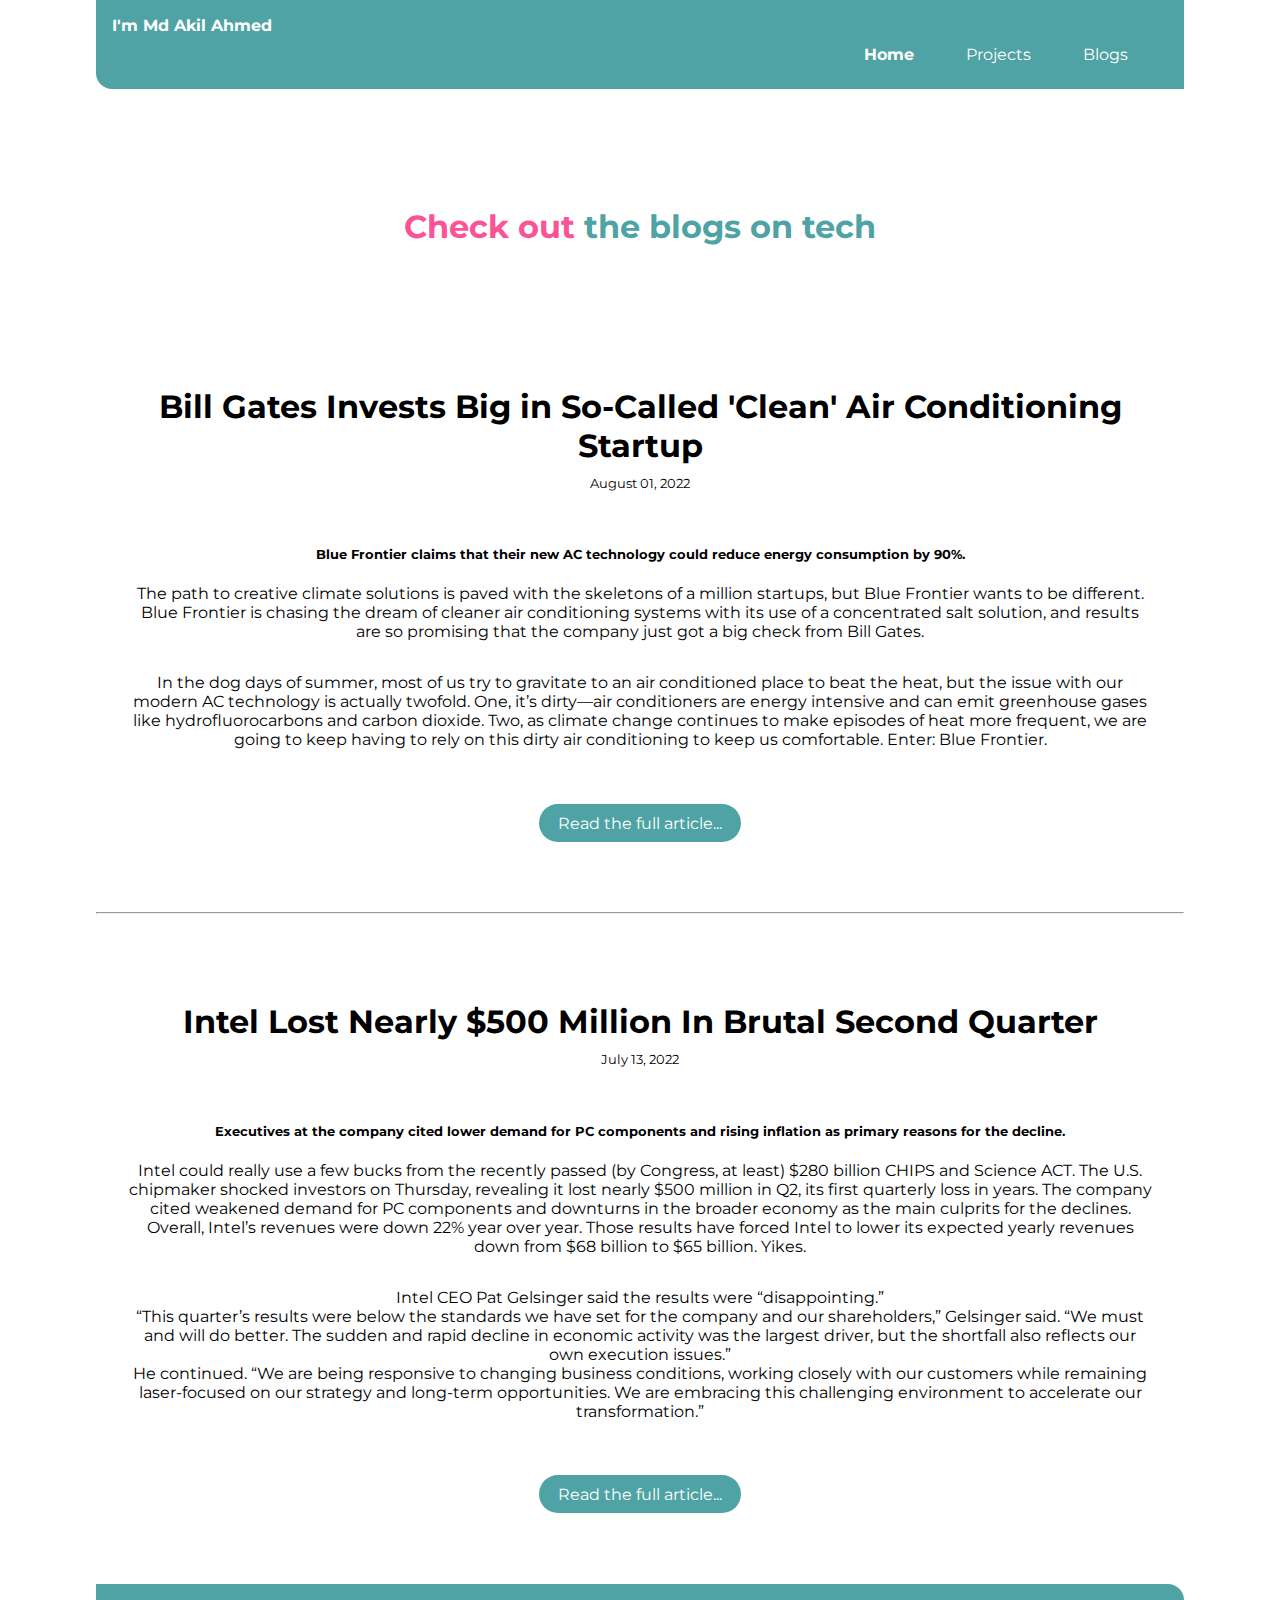
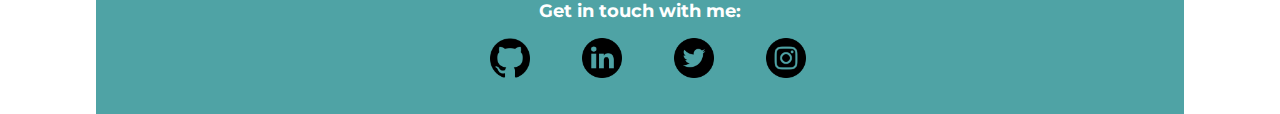
==== blogs.html @ a73c1121 "Initial commit" ====
<!DOCTYPE html>
<html lang="en">

<head>
    <meta charset="UTF-8">
    <meta http-equiv="X-UA-Compatible" content="IE=edge">
    <meta name="viewport" content="width=device-width, initial-scale=1.0">
    <title>blogs</title>
    <link href="styles.css" rel="stylesheet" />
</head>

<body>
    <nav class="nav container">
        <div class="nav-brand"><a href="/">I'm Md Akil Ahmed</a></div>
        <ul class="list-non-bullet nav-pills">
            <li class="list-item-inline">
                <a class="link link-active" href="/">Home</a>
            </li>
            <li class="list-item-inline">
                <a class="link" href="/">Projects</a>
            </li>
            <li class="list-item-inline">
                <a class="link" href="/">Blogs</a>
            </li>
        </ul>
    </nav>
    <header class="image">
        <h1 class="image_header_name">Check out <span class="image_header_name_span">the blogs on tech</span></h1>
    </header>

    <ul class="list-non-bullet">
        <li>
            <article class="showcase-list container container-secret">
                <h1>Bill Gates Invests Big in So-Called 'Clean' Air Conditioning Startup</h1>
                <small>August 01, 2022</small>
                <p>
                <h5>Blue Frontier claims that their new AC technology could reduce energy consumption by 90%.</h5>
                <p>The path to creative climate solutions is paved with the skeletons of a million startups, but Blue
                    Frontier wants to be different. Blue Frontier is chasing the dream of cleaner air conditioning
                    systems with its use of a concentrated salt solution, and results are so promising that the company
                    just got a big check from Bill Gates.</p>
                <p>In the dog days of summer, most of us try to gravitate to an air conditioned place to beat the heat,
                    but the issue with our modern AC technology is actually twofold. One, it’s dirty—air conditioners
                    are energy intensive and can emit greenhouse gases like hydrofluorocarbons and carbon dioxide. Two,
                    as climate change continues to make episodes of heat more frequent, we are going to keep having to
                    rely on this dirty air conditioning to keep us comfortable. Enter: Blue Frontier.</p>
                </p>
                <a href="https://gizmodo.com/bill-gates-air-conditioning-blue-frontier-1849355455"
                    class="link link-primary">Read the full article...</a>
            </article>
        </li>
        <hr>
        <li>
            <article class="showcase-list container container-secret">
                <h1>Intel Lost Nearly $500 Million In Brutal Second Quarter</h1>
                <small>July 13, 2022</small>
                <p>
                <h5>Executives at the company cited lower demand for PC components and rising inflation as primary
                    reasons for the decline.</h5>
                <p>Intel could really use a few bucks from the recently passed (by Congress, at least) $280 billion
                    CHIPS and Science ACT. The U.S. chipmaker shocked investors on Thursday, revealing it lost nearly
                    $500 million in Q2, its first quarterly loss in years. The company cited weakened demand for PC
                    components and downturns in the broader economy as the main culprits for the declines.<br>

                    Overall, Intel’s revenues were down 22% year over year. Those results have forced Intel to lower its
                    expected yearly revenues down from $68 billion to $65 billion. Yikes.</p>
                <p>Intel CEO Pat Gelsinger said the results were “disappointing.”<br>

                    “This quarter’s results were below the standards we have set for the company and our shareholders,”
                    Gelsinger said. “We must and will do better. The sudden and rapid decline in economic activity was
                    the largest driver, but the shortfall also reflects our own execution issues.”<br>

                    He continued. “We are being responsive to changing business conditions, working closely with our
                    customers while remaining laser-focused on our strategy and long-term opportunities. We are
                    embracing this challenging environment to accelerate our transformation.”</p>

                </p>
                <a href="https://gizmodo.com/intel-loses-500-million-dollars-price-hike-inflation-1849349160"
                    class="link link-primary">Read the full article...</a>
            </article>
        </li>
    </ul>


    <footer class="footer">
        <div class="footer-header">Get in touch with me:</div>
        <ul class="" social-links list-non-bullet">
            <li class="list-item-inline"></li>
            <a class="link" href="https://github.com/mdakilahmed0">
                <img class="footer-image" src="/image/github.png">
            </a>
            <li class="list-item-inline"></li>
            <a class="link" href="https://www.linkedin.com/in/mdakilah/">
                <img class="footer-image" src="/image/linkedin.png">
            </a>
            <li class="list-item-inline"></li>
            <a class="link" href="https://twitter.com/Md_Akil_Ahmed">
                <img class="footer-image" src="/image/twitter.png">
            </a>
            <li class="list-item-inline"></li>
            <a class="link" href="https://www.instagram.com/akki6_/">
                <img class="footer-image" src="/image/instagram.png">
            </a>
        </ul>
    </footer>
</body>

</html>
---- styles.css ----
@import url('https://fonts.googleapis.com/css2?family=Montserrat:wght@400;500&display=swap');

:root {
    --primary-color: #4FA3A5;
    --off-white: #f3f4f6;
    --dark-gray: #fa5396;
  }

  body {
    font-family: 'Montserrat', sans-serif;
    margin: 0px auto;
    max-width: 85%;
    width: 100%;
}


.container{
  padding: 0rem 1rem;
}

.container-center{
  max-width: 900px;
  width: 100%;
  margin: auto;
}
/* Sections of Technologies, Projects, Blogs */
  .section {
    padding: 2rem;
    margin: 2rem 0;
    border-radius: 1rem;
    text-align: center;
  }
  
  .section h1 {
    text-align: center;
  }
  
  .ow {
    background-color: var(--off-white);
  }

  .link{
    box-sizing: border-box;
    text-decoration: none;
    padding: 0.5rem 1rem;
  }
  .link-primary {
    max-width: 140px;
    padding: 0.6rem 1.2rem;
    background-color: var(--primary-color);
    color: #fff;
    margin: 1rem auto;
    border-radius: 2rem;
  }
  
  .link-secondary {
    max-width: 140px;
    margin: 1rem;
    padding: 0.6rem 1.2rem;
    border-radius: 2rem;
    border: 1px solid var(--primary-color);
    color: var(--primary-color);
  }
  
/* Image Section */
.image {
    padding: 2rem;
    padding-top: 5rem;
}
.image .image-javascript{
    margin: auto;
    display: block;
    width: 550px;
    max-width: 80%;
}
.image .image_header_name{
    text-align: center;
    padding-top: 1rem;
    color: var(--dark-gray);
}
.image .image_header_name_span{
    color: var(--primary-color);
}

 
/* Header Nav Bar */
.nav {
    background-color: var(--primary-color);
    color: white;
    padding: 1rem;
    border-bottom-left-radius: 1rem;
  }
  
  .nav .nav-brand {
    font-weight: bold;
  }
  
  .nav-brand a {
    text-decoration: none;
    color: inherit;
  }
  
  .nav .nav-pills {
    text-align: right;
    margin: 0.6rem 1rem;
  }
  
  .nav .link {
    color: white;
  }
  
  .nav .link-active {
    font-weight: bold;
  }

/* List inline in nav */

  .list-non-bullet {
    list-style: none;
    padding-inline-start: 0px;
  }
  
  .list-item-inline {
    display: inline;
    padding: 0rem 0.5rem;
  }

/* Footer */
.footer {
    background-color: var(--primary-color);
    padding: 1rem 0.5rem;
    text-align: center;
    color: white;
    border-top-right-radius: 1rem;
  }
  
  .footer .link {
    color: white;
  }
  
  .footer .footer-header {
    font-weight: bold;
    font-size: large;
  }
  
  .footer ul {
    padding-inline-start: 0px;
  }

  .footer-image{
    padding: 0px;
    width: 40px;
    text-decoration: none;
    color: white;
  }
  .footer-image:hover{
  opacity: 0.7;
  }


  /* Projects */
  .showcase-list{
    padding: 2rem;
    border-radius: 1rem;
    text-align: center;
    margin: 3rem auto;
  }
  .showcase-list h1{
    margin: 0.5rem;
  }
  .showcase-list p{
    padding-bottom: 1rem;
  }
/* Blogs */

.showcase-blog{
  padding-bottom: 6rem;
}
@media (max-width:900px){
  body{
    max-width: 95%;
    width: 100%;
  }
  .list-item-inline{
    display: inline;
    padding: 0rem;
  }
  .container-center{
    width: auto;
  }
  .link-primary{
    display: block;
  }
}
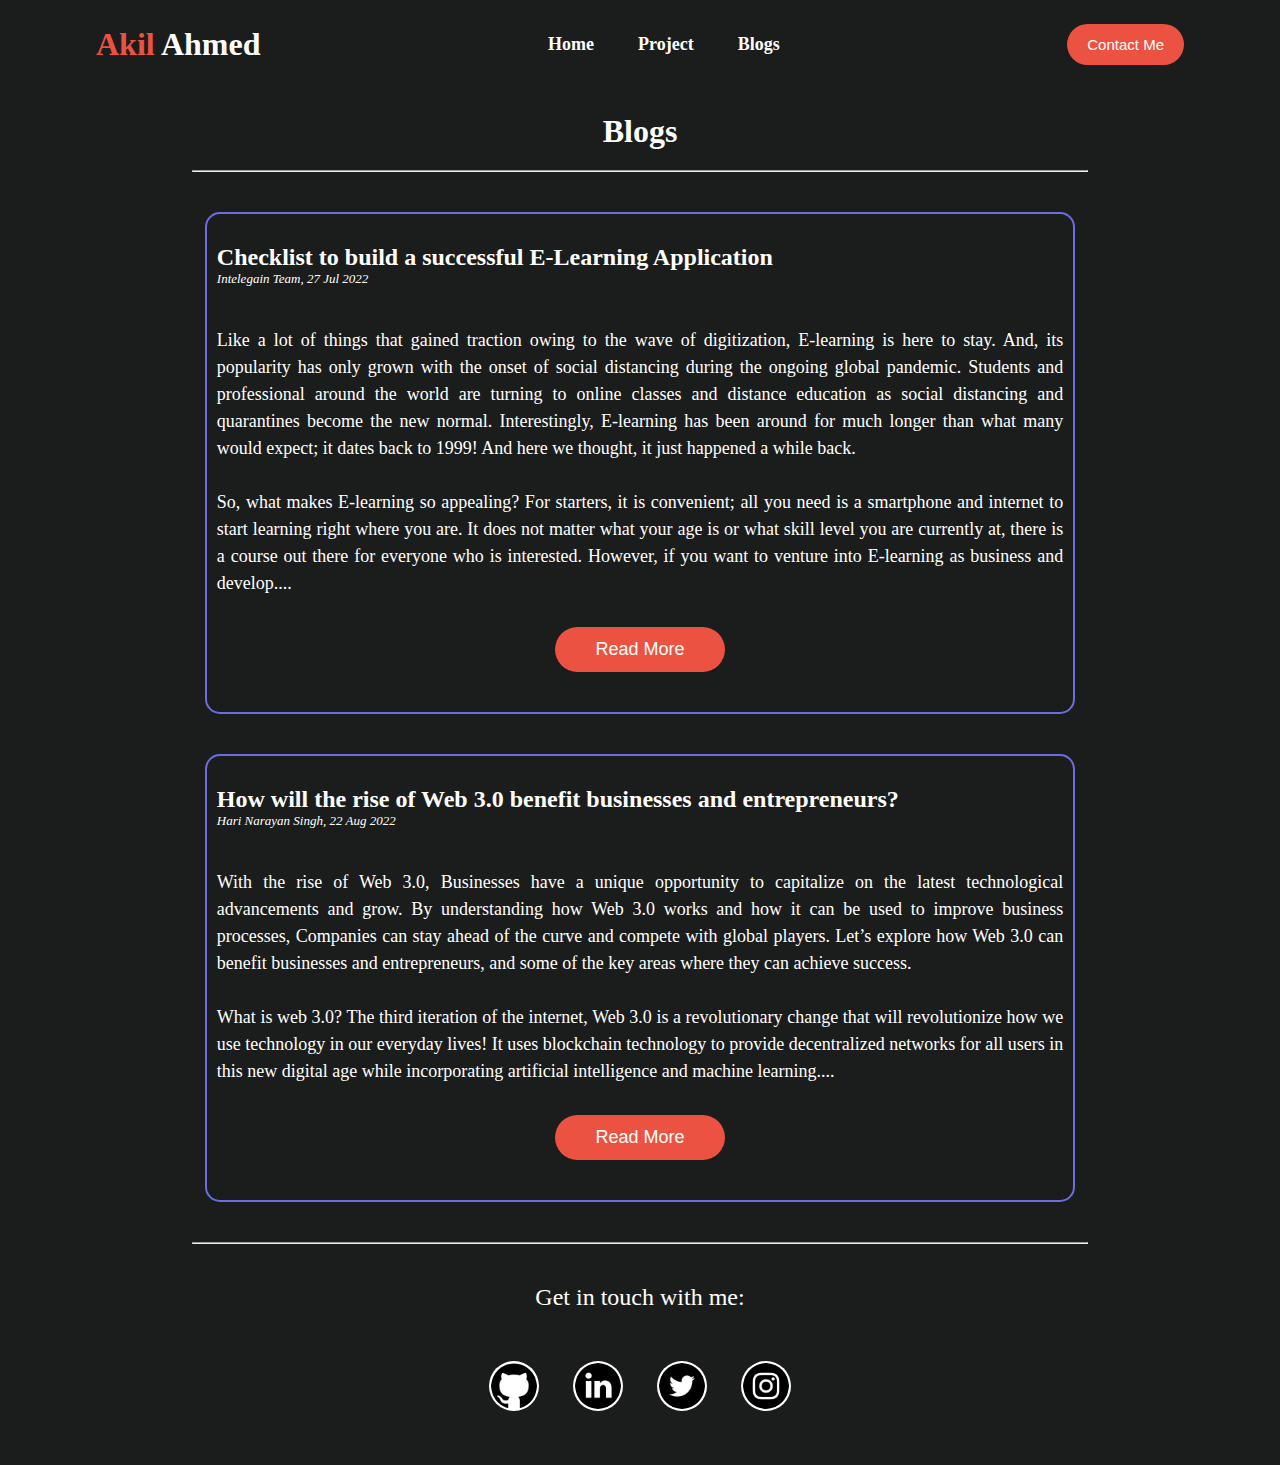
==== commit bcd924cb: "Fix: Redesiged the UI, contact-form, updated README file" ====
--- a/blogs.html
+++ b/blogs.html
@@ -5,102 +5,94 @@
     <meta charset="UTF-8">
     <meta http-equiv="X-UA-Compatible" content="IE=edge">
     <meta name="viewport" content="width=device-width, initial-scale=1.0">
+    <link rel="stylesheet" href="blog.css">
     <title>blogs</title>
-    <link href="styles.css" rel="stylesheet" />
 </head>
 
 <body>
-    <nav class="nav container">
-        <div class="nav-brand"><a href="/">I'm Md Akil Ahmed</a></div>
-        <ul class="list-non-bullet nav-pills">
-            <li class="list-item-inline">
-                <a class="link link-active" href="/">Home</a>
-            </li>
-            <li class="list-item-inline">
-                <a class="link" href="/">Projects</a>
-            </li>
-            <li class="list-item-inline">
-                <a class="link" href="/">Blogs</a>
-            </li>
-        </ul>
-    </nav>
-    <header class="image">
-        <h1 class="image_header_name">Check out <span class="image_header_name_span">the blogs on tech</span></h1>
-    </header>
-
-    <ul class="list-non-bullet">
-        <li>
-            <article class="showcase-list container container-secret">
-                <h1>Bill Gates Invests Big in So-Called 'Clean' Air Conditioning Startup</h1>
-                <small>August 01, 2022</small>
-                <p>
-                <h5>Blue Frontier claims that their new AC technology could reduce energy consumption by 90%.</h5>
-                <p>The path to creative climate solutions is paved with the skeletons of a million startups, but Blue
-                    Frontier wants to be different. Blue Frontier is chasing the dream of cleaner air conditioning
-                    systems with its use of a concentrated salt solution, and results are so promising that the company
-                    just got a big check from Bill Gates.</p>
-                <p>In the dog days of summer, most of us try to gravitate to an air conditioned place to beat the heat,
-                    but the issue with our modern AC technology is actually twofold. One, it’s dirty—air conditioners
-                    are energy intensive and can emit greenhouse gases like hydrofluorocarbons and carbon dioxide. Two,
-                    as climate change continues to make episodes of heat more frequent, we are going to keep having to
-                    rely on this dirty air conditioning to keep us comfortable. Enter: Blue Frontier.</p>
-                </p>
-                <a href="https://gizmodo.com/bill-gates-air-conditioning-blue-frontier-1849355455"
-                    class="link link-primary">Read the full article...</a>
-            </article>
-        </li>
-        <hr>
-        <li>
-            <article class="showcase-list container container-secret">
-                <h1>Intel Lost Nearly $500 Million In Brutal Second Quarter</h1>
-                <small>July 13, 2022</small>
-                <p>
-                <h5>Executives at the company cited lower demand for PC components and rising inflation as primary
-                    reasons for the decline.</h5>
-                <p>Intel could really use a few bucks from the recently passed (by Congress, at least) $280 billion
-                    CHIPS and Science ACT. The U.S. chipmaker shocked investors on Thursday, revealing it lost nearly
-                    $500 million in Q2, its first quarterly loss in years. The company cited weakened demand for PC
-                    components and downturns in the broader economy as the main culprits for the declines.<br>
-
-                    Overall, Intel’s revenues were down 22% year over year. Those results have forced Intel to lower its
-                    expected yearly revenues down from $68 billion to $65 billion. Yikes.</p>
-                <p>Intel CEO Pat Gelsinger said the results were “disappointing.”<br>
-
-                    “This quarter’s results were below the standards we have set for the company and our shareholders,”
-                    Gelsinger said. “We must and will do better. The sudden and rapid decline in economic activity was
-                    the largest driver, but the shortfall also reflects our own execution issues.”<br>
-
-                    He continued. “We are being responsive to changing business conditions, working closely with our
-                    customers while remaining laser-focused on our strategy and long-term opportunities. We are
-                    embracing this challenging environment to accelerate our transformation.”</p>
-
-                </p>
-                <a href="https://gizmodo.com/intel-loses-500-million-dollars-price-hike-inflation-1849349160"
-                    class="link link-primary">Read the full article...</a>
-            </article>
-        </li>
-    </ul>
+    <div class="nav-bar">
+        <nav>
+            <a href="index.html">
+                <h2 class="logo"><span>Akil </span>Ahmed</h2>
+            </a>
+            <ul>
+                <li><a href="index.html">Home</a></li>
+                <li><a href="project.html">Project</a></li>
+                <li><a href="#">Blogs</a></li>
+            </ul>
+            <a href="contact.html"><button>Contact Me</button></a>
+        </nav>
+    </div>
+    <h1>Blogs</h1>
+    <hr>
+    <div class="blogs">
+        <div class="blog-items">
+            <h2 class="header text">
+                Checklist to build a successful E-Learning Application
+            </h2>
+            <p class="blog-items-date">
+                Intelegain Team, 27 Jul 2022
+            </p>
+            <p class="blog-items-body">
+                Like a lot of things that gained traction owing to the wave of digitization, E-learning is here to stay.
+                And, its popularity has only grown with the onset of social distancing during the ongoing global
+                pandemic. Students and professional around the world are turning to online classes and distance
+                education as social distancing and quarantines become the new normal. Interestingly, E-learning has been
+                around for much longer than what many would expect; it dates back to 1999! And here we thought, it just
+                happened a while back.
+                <br>
+                <br>
+                So, what makes E-learning so appealing? For starters, it is convenient; all you need is a smartphone and
+                internet to start learning right where you are. It does not matter what your age is or what skill level
+                you are currently at, there is a course out there for everyone who is interested. However, if you want
+                to venture into E-learning as business and develop....
+            </p>
+            <a href="https://www.intelegain.com/checklist-for-a-successful-e-learning-application/"
+                target="_blank">
+                <button>Read More</button>
+            </a>
+        </div>
+        <div class="blog-items">
+            <h2 class="header text">
+                How will the rise of Web 3.0 benefit businesses and entrepreneurs?
+            </h2>
+            <p class="blog-items-date">
+                Hari Narayan Singh, 22 Aug 2022
+            </p>
+            <p class="blog-items-body">
+                With the rise of Web 3.0, Businesses have a unique opportunity to capitalize on the latest technological
+                advancements and grow. By understanding how Web 3.0 works and how it can be used to improve business
+                processes, Companies can stay ahead of the curve and compete with global players. Let’s explore how Web
+                3.0 can benefit businesses and entrepreneurs, and some of the key areas where they can achieve success.
+                <br>
+                <br>
+                What is web 3.0?
+                The third iteration of the internet, Web 3.0 is a revolutionary change that will revolutionize how we
+                use technology in our everyday lives! It uses blockchain technology to provide decentralized networks
+                for all users in this new digital age while incorporating artificial intelligence and machine
+                learning....
+            </p>
+            <a href="https://www.intelegain.com/how-will-the-rise-of-web-3-0-benefit-businesses-and-entrepreneurs/"
+                target="_blank">
+                <button>Read More</button>
+            </a>
+        </div>
+    </div>
 
 
+
+    <hr>
     <footer class="footer">
         <div class="footer-header">Get in touch with me:</div>
-        <ul class="" social-links list-non-bullet">
-            <li class="list-item-inline"></li>
-            <a class="link" href="https://github.com/mdakilahmed0">
-                <img class="footer-image" src="/image/github.png">
-            </a>
-            <li class="list-item-inline"></li>
-            <a class="link" href="https://www.linkedin.com/in/mdakilah/">
-                <img class="footer-image" src="/image/linkedin.png">
-            </a>
-            <li class="list-item-inline"></li>
-            <a class="link" href="https://twitter.com/Md_Akil_Ahmed">
-                <img class="footer-image" src="/image/twitter.png">
-            </a>
-            <li class="list-item-inline"></li>
-            <a class="link" href="https://www.instagram.com/akki6_/">
-                <img class="footer-image" src="/image/instagram.png">
-            </a>
+        <ul>
+            <li><a href="https://github.com/mdakilahmed0" target="_blank">
+                    <img src="/image/github.png"></a></li>
+            <li><a href="https://www.linkedin.com/in/mdakilah/" target="_blank">
+                    <img src="/image/linkedin.png"></a></li>
+            <li><a href="https://twitter.com/Md_Akil_Ahmed" target="_blank">
+                    <img src="/image/twitter.png"></a></li>
+            <li><a href="https://www.instagram.com/akki6_/" target="_blank">
+                    <img src="/image/instagram.png"></a></li>
         </ul>
     </footer>
 </body>
--- a/blog.css
+++ b/blog.css
@@ -0,0 +1,162 @@
+:root {
+    --primary-color: #ec5241;
+}
+
+* {
+    margin: 0;
+    padding: 0;
+    box-sizing: border-box;
+    background: #1b1d1c;
+}
+
+.nav-bar {
+    width: 85%;
+    margin: 1.5rem auto 3rem;
+}
+
+nav {
+    display: flex;
+    align-items: center;
+    justify-content: space-between;
+}
+
+.logo {
+    color: white;
+    font-size: 32px;
+}
+
+.nav-bar a {
+    text-decoration: none;
+}
+
+nav span,
+.span,
+.name {
+    color: var(--primary-color);
+}
+
+nav ul li {
+    display: inline-block;
+    list-style-type: none;
+    padding: 10px 20px
+}
+
+nav ul li a {
+    text-decoration: none;
+    font-size: large;
+    font-weight: bolder;
+    color: white;
+}
+
+nav ul li a:hover {
+    color: var(--primary-color);
+    transition: all 0.2s ease;
+}
+
+nav button,
+.blogs button {
+    border: none;
+    background: var(--primary-color);
+    padding: 12px 20px;
+    border-radius: 30px;
+    color: white;
+    font-size: 15px;
+    transition: 0.2s;
+}
+
+nav button:hover,
+.blogs button:hover {
+    transform: scale(1.2);
+    cursor: pointer;
+}
+
+h1 {
+    text-align: center;
+    color: white;
+    margin-bottom: 20px;
+}
+
+.blogs {
+    width: 85%;
+    height: auto;
+    margin: auto;
+    color: white;
+    text-align: center;
+}
+
+.blog-items {
+    width: 80%;
+    margin: 40px auto;
+    text-align: justify;
+    border: 2px solid rgb(109, 109, 224);
+    padding: 10px;
+    border-radius: 15px;
+}
+
+.blog-items h2 {
+    margin-top: 20px;
+}
+
+.blog-items .blog-items-date {
+    font-size: small;
+    font-style: italic;
+    margin-bottom: 40px;
+}
+
+.blog-items .blog-items-body {
+    margin-bottom: 30px;
+    line-height: 1.5;
+    font-size: large;
+}
+
+.blog-items a {
+    text-decoration: none;
+}
+
+.blog-items a button {
+    display: block;
+    width: 20%;
+    margin: auto;
+    font-size: large;
+    margin-bottom: 30px;
+}
+
+hr {
+    width: 70%;
+    margin: auto;
+}
+
+.footer {
+    width: 100%;
+    margin: 40px auto;
+    text-align: center;
+    color: white;
+    background-color: white;
+}
+
+.footer .footer-header {
+    font-size: x-large;
+    padding-bottom: 40px;
+}
+
+.footer ul li {
+    display: inline-block;
+    padding: 10px 15px;
+
+}
+
+.footer ul li a img {
+    padding: 10px auto;
+    width: 50px;
+    height: auto;
+    text-decoration: none;
+    color: white;
+    background-color: white;
+    border-radius: 50%;
+    border: 2px solid transparent;
+}
+
+.footer ul li a img:hover {
+    transform: scale(1.2);
+    background-color: var(--primary-color);
+}